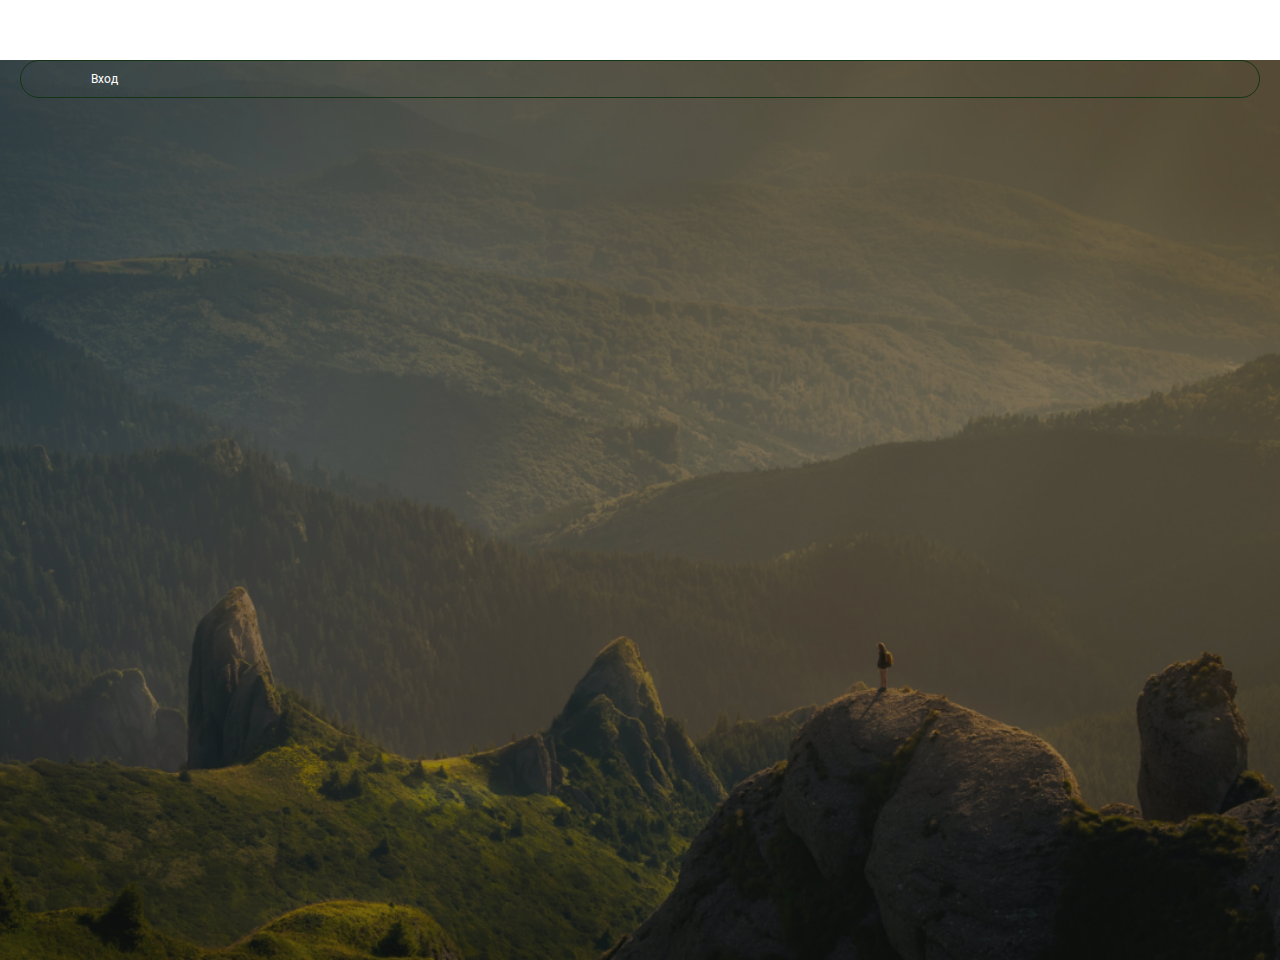
==== registration.html @ 6c107007 "hm13" ====
<!DOCTYPE html>
<html lang="uk">
<head>
    <meta charset="UTF-8">
    <meta name="viewport" content="width=device-width, initial-scale=1.0">
    <link rel="stylesheet" href="fonts/fonts.css">
    <link rel="stylesheet" href="css/style.css">
    <title>registration</title>
</head>
<body>
    <main>
        <section class="main">
            <div class="container">
                <div class="wrapper-authorize">
                    <a href="index.html" class="login">Вход</a>
                    <a href=""></a>
                </div>
            </div>
        </section>
    </main>
</body>
</html>
---- fonts/fonts.css ----
@font-face {
    font-family: 'Roboto';
    src: url('Roboto-Regular.woff2') format('woff2'),
        url('Roboto-Regular.woff') format('woff');
    font-weight: 400;
    font-style: normal;
    font-display: swap;
}
---- css/style.css ----
* {
    box-sizing: border-box;
    margin: 0;
    padding: 0;
}
.container{
    max-width: 1240px;
    margin-left: auto;
    margin-right: auto;
}
img{
    max-width: 100%;
}
html{
    font-family: 'Roboto', sans-serif;
    font-weight: 400;
    font-size: 12px;
    line-height: 14px;
}
.main{
    background: url("../images/bg.png") no-repeat center/cover;
    min-height: 100vh;
}
.max-width{
    max-width: 340px;
}
.flex{
    display: flex;
}
.column{
    flex-direction: column;
}
.text-center{
    text-align: center;
}
.end{
    justify-content: flex-end;
}
.mb-15{
    margin-bottom: 15px;
}
.mb-20{
    margin-bottom: 20px;
}
/* ----------------------------------------------------form--------------------------------------------------------------------------------*/
.login{
    padding-top: 11px;
    padding-bottom: 11px;
    padding-right: 50px;
    padding-left: 70px;
    border-radius: 30px;
    color: white;
    font-family: 'Roboto', sans-serif;
    font-weight: 400;
    font-size: 12px;
    line-height: 14px;
    text-decoration: none;
}
.login:hover{
    background-color: #153416;
    margin: 2px;
}
.wrapper-authorize{
    border: 1px solid #153416;
    border-radius: 30px;
    display: flex;
    align-items: flex-start;
    margin: 0 auto;
    margin-top: 60px;
    margin-bottom: 75px;
}
.form{
    background: rgba(233, 233, 233, 0.25);
    backdrop-filter: blur(5px);
    max-width: 496px;
    min-height: 100vh;
    padding-right: 78px;
    padding-left: 78px;
}
.log{
    font-size: 30px;
    line-height: 35px;
    color: white;
    margin-bottom: 29px;
}
.information{
    font-family: 'Roboto', sans-serif;
    font-weight: 400;
    font-size: 12px;
    line-height: 14px;
    padding-top: 15px;
    padding-bottom: 15px;
    padding-left: 20px;
    border-radius: 30px;
    background-color: #929191;
    border: none;
}
input::placeholder{
    color: white;
}
.label-main{
    margin-bottom: 20px;
}
.remember-me{
    margin-right: 127px;
    margin-left: 5px;
    color: white;
}
.forgot-pass{
    color: #153416;
    font-family: 'Roboto', sans-serif;
    font-weight: 400;
    font-size: 12px;
    line-height: 14px;
}
.label-check{
    margin-bottom: 30px;
}
.submit{
    padding-top: 15px;
    padding-bottom: 15px;
    width: 340px;
    color: white;
    background-color: #153416;
    border-radius: 30px;
    border: none;
}
.submit:hover{
    background: rgba(233, 233, 233, 0.25);
    backdrop-filter: blur(5px);
}
.wraper-button{
    margin-bottom: 40px;
}
.no-acc{
    color: #153416;
    margin-right: 15px;
}
.registr{
    font-family: 'Roboto', sans-serif;
    font-weight: 400;
    font-size: 12px;
    line-height: 14px;
    color: white;
}
.box-registr{
    margin-bottom: 30px;
}
.another-log{
    margin-bottom: 20px;
    color: #153416;
}
.link{
    padding-right: 20px;
    text-decoration: none;
}
   .checkbox{
    display: inline-block;
    width: 15px;
    height: 15px;
    border: 1px solid;
    border-radius: 2px;
    background-color: #153416;
}
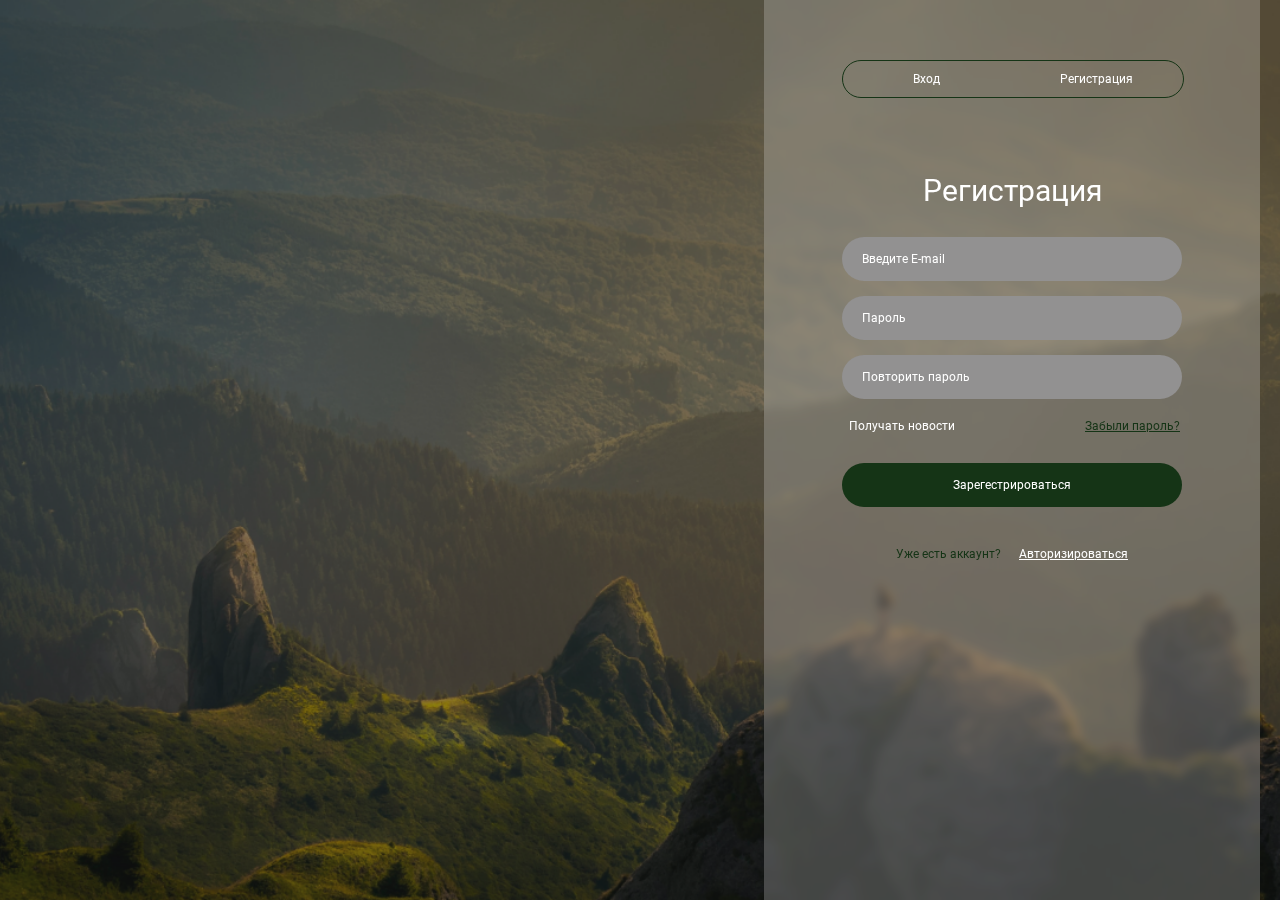
==== commit 99ccfa4a: "checkbox" ====
--- a/registration.html
+++ b/registration.html
@@ -11,9 +11,30 @@
     <main>
         <section class="main">
             <div class="container">
-                <div class="wrapper-authorize">
-                    <a href="index.html" class="login">Вход</a>
-                    <a href=""></a>
+                <div class="wrapper-form flex end">
+                    <form method="post" class="form flex column max-width text-center">
+                        <div class="wrapper-authorize">
+                            <a href="index.html" class="login">Вход</a>
+                            <a href="registration.html" class="login" target="_blank">Регистрация</a>
+                        </div>
+                    <label class="label-main flex column">
+                        <span class="log">Регистрация</span>
+                        <input type="email" name="email" placeholder="Введите E-mail" class="information mb-15">
+                        <input type="password" name="password" placeholder="Пароль" class="information mb-15">
+                        <input type="password" name="password" placeholder="Повторить пароль" class="information">
+                    </label>
+                    <label class="label-check">
+                        <input type="checkbox" class="checkbox"><span class="remember-me">Получать новости</span>
+                        <a href="#" class="forgot-pass">Забыли пароль?</a>
+                    </label>
+                    <div class="wraper-button">
+                        <button class="submit">Зарегестрироваться</button>
+                    </div>
+                    <div class="box-registr">
+                        <span class="no-acc">Уже есть аккаунт? </span>
+                        <a href="index.html" class="registr" target="_blank">Авторизироваться</a>
+                    </div>
+                </form>
                 </div>
             </div>
         </section>
--- a/css/style.css
+++ b/css/style.css
@@ -124,6 +124,10 @@
     background-color: #153416;
     border-radius: 30px;
     border: none;
+    font-family: 'Roboto', sans-serif;
+    font-weight: 400;
+    font-size: 12px;
+    line-height: 14px;
 }
 .submit:hover{
     background: rgba(233, 233, 233, 0.25);
@@ -154,11 +158,22 @@
     padding-right: 20px;
     text-decoration: none;
 }
-   .checkbox{
+.label-check input[type="checkbox"]{
+    opacity: 0;
+    width: 0;
+    height: 0;
+    float: left;
+}
+.label-check .checkbox{
     display: inline-block;
     width: 15px;
     height: 15px;
     border: 1px solid;
     border-radius: 2px;
     background-color: #153416;
+}
+.label-check input[type="checkbox"]:checked + .checkbox{
+    background: url("../icons/Vector.svg");
+    background-size: cover;
+    background-position: center;
 }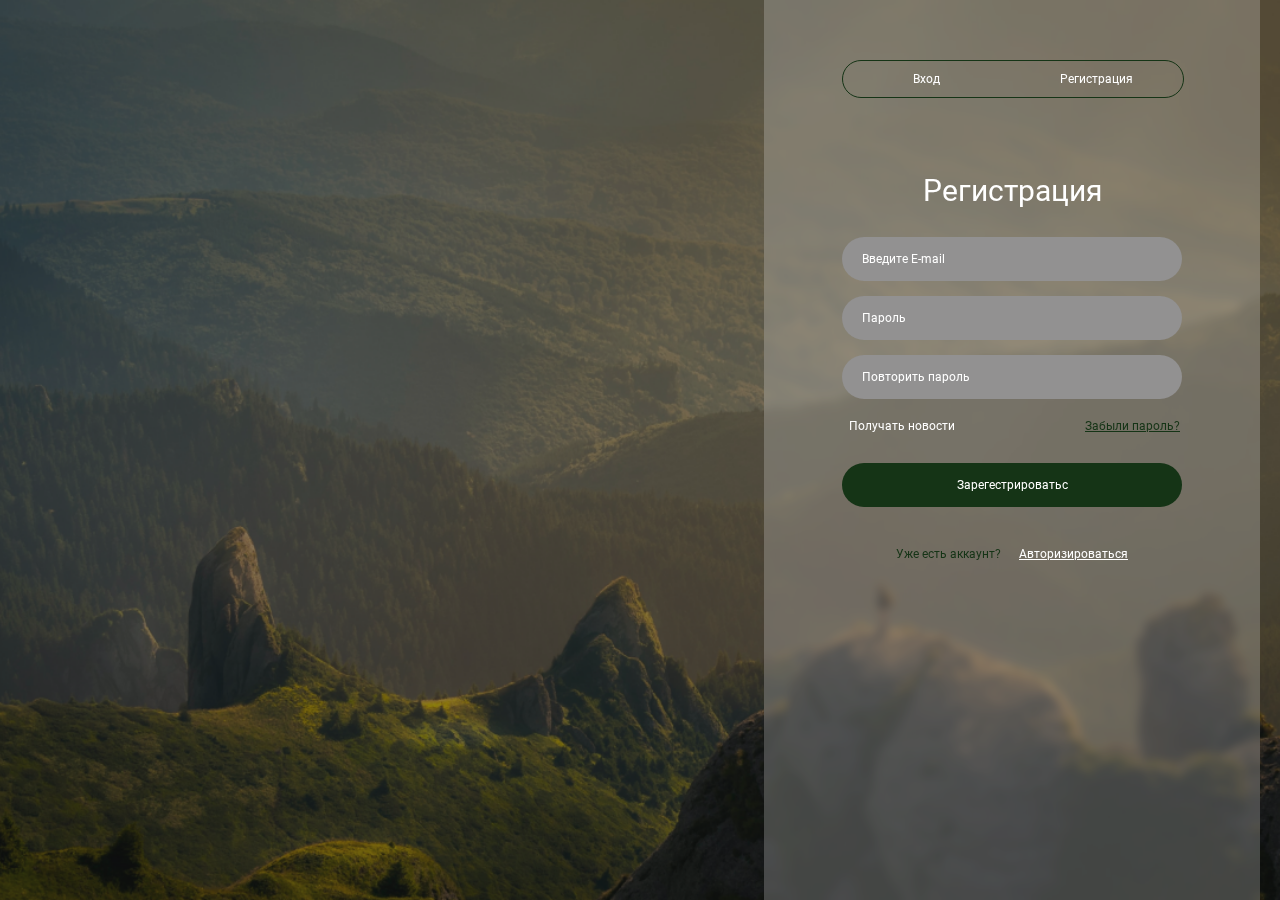
==== commit 4dbf5b82: "some" ====
--- a/registration.html
+++ b/registration.html
@@ -28,7 +28,7 @@
                         <a href="#" class="forgot-pass">Забыли пароль?</a>
                     </label>
                     <div class="wraper-button">
-                        <button class="submit">Зарегестрироваться</button>
+                        <button class="submit">Зарегестрироватьс</button>
                     </div>
                     <div class="box-registr">
                         <span class="no-acc">Уже есть аккаунт? </span>
